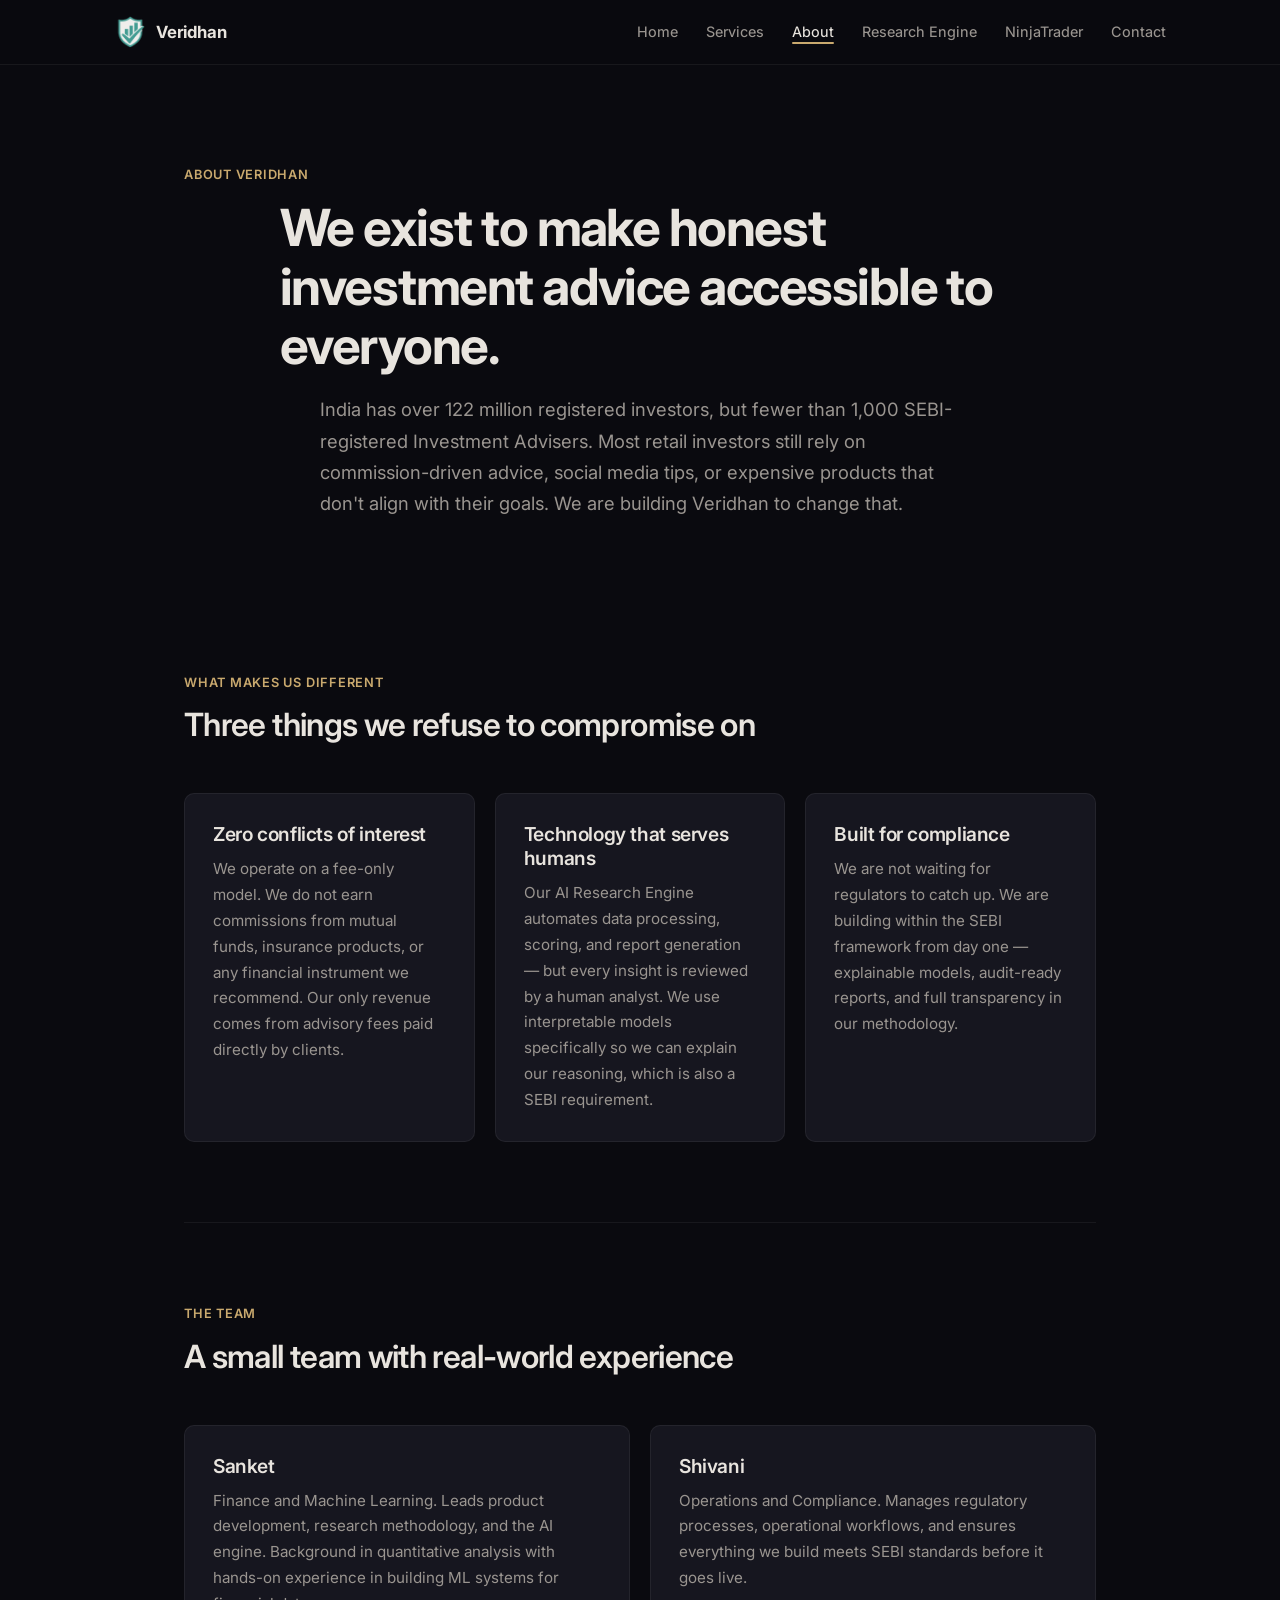
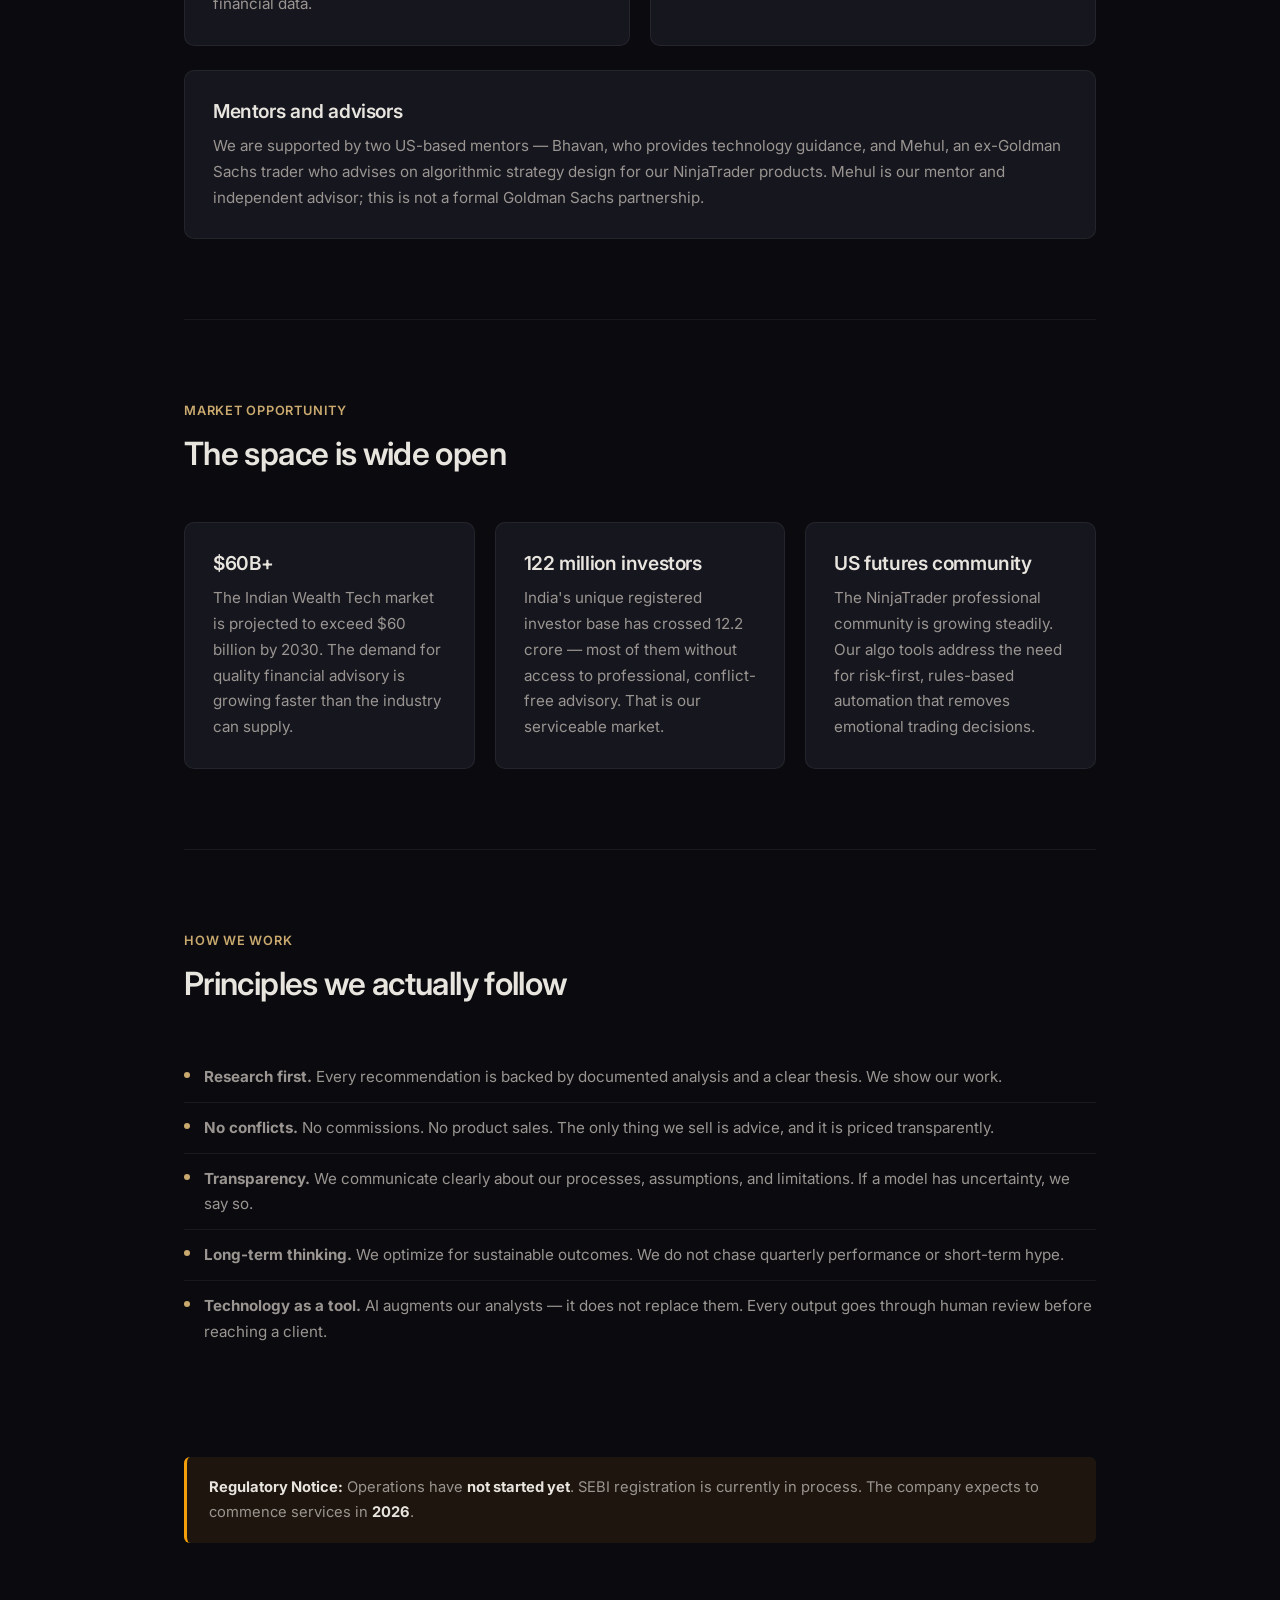
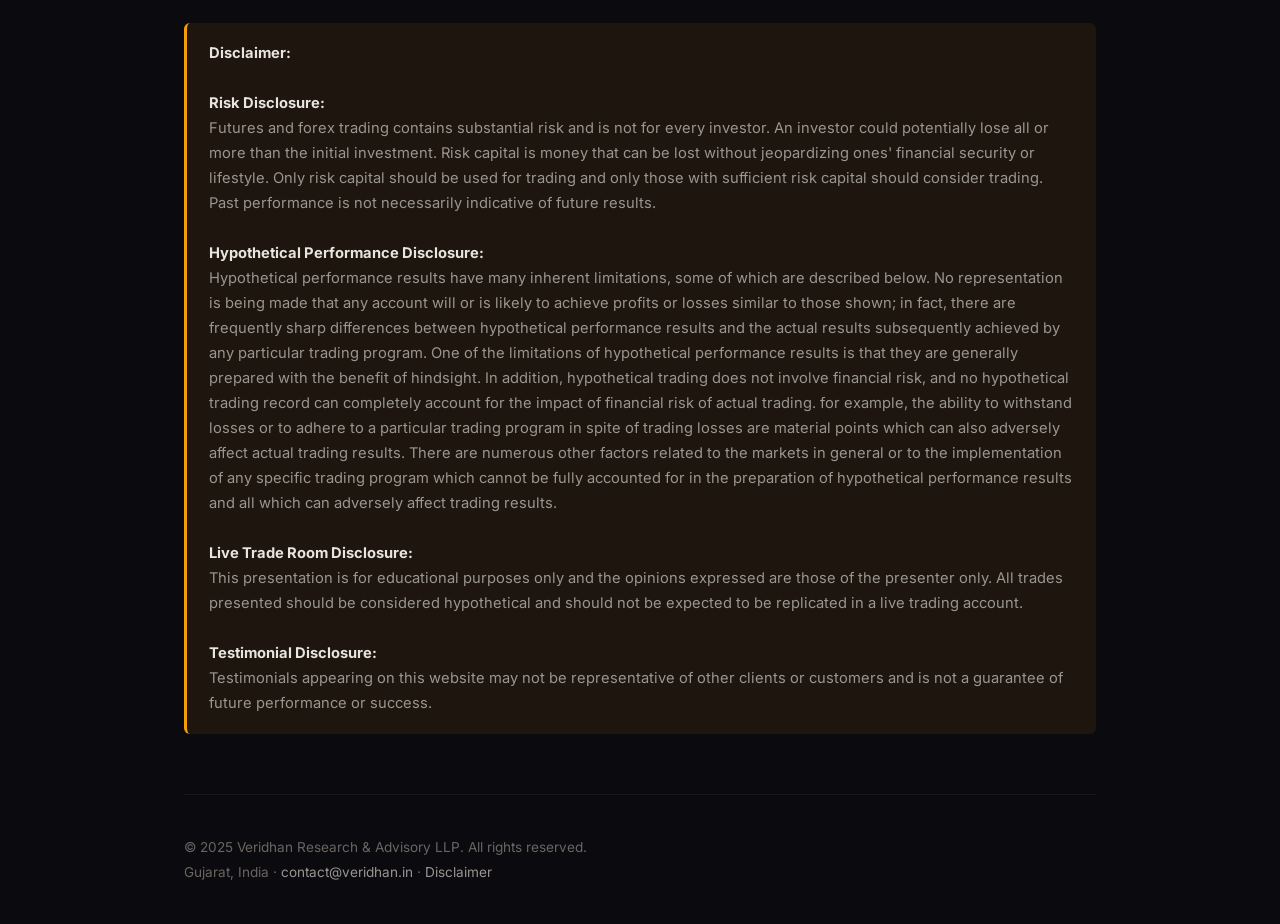
==== about.html @ 91edbf16 "Add files via upload" ====
<!DOCTYPE html>
<html lang="en">

<head>
    <meta charset="UTF-8">
    <meta name="viewport" content="width=device-width, initial-scale=1.0">
    <title>About Us | Veridhan Research & Advisory LLP</title>
    <meta name="description"
        content="Meet the team behind Veridhan — a fee-only, research-first investment advisory building ethical financial infrastructure for India.">

    <meta property="og:type" content="website">
    <meta property="og:url" content="https://veridhan.tech/about.html">
    <meta property="og:title" content="About Us | Veridhan Research & Advisory LLP">
    <meta property="og:description"
        content="Meet the team behind Veridhan — a fee-only, research-first investment advisory.">

    <meta name="twitter:card" content="summary_large_image">
    <meta name="twitter:title" content="About Us | Veridhan">

    <link rel="icon" type="image/png" sizes="32x32" href="favicon-32x32.png">
    <link rel="icon" type="image/png" sizes="16x16" href="favicon-16x16.png">
    <link rel="shortcut icon" href="favicon.ico">

    <link rel="stylesheet" href="styles.css">
    <script src="sidebar.js" defer></script>
</head>

<body>

    <!-- Navigation -->
    <nav class="navbar">
        <div class="navbar-inner">
            <a href="index.html" class="navbar-logo">
                <div class="logo-mark"><img src="veridhan-logo.png" alt="Veridhan"></div>
                Veridhan
            </a>
            <ul class="navbar-links">
                <li><a href="index.html">Home</a></li>
                <li><a href="services.html">Services</a></li>
                <li><a href="about.html">About</a></li>
                <li><a href="ai-research-engine.html">Research Engine</a></li>
                <li><a href="ninjatrader-addons.html">NinjaTrader</a></li>
                <li><a href="contact.html">Contact</a></li>
            </ul>
            <button class="hamburger" aria-label="Toggle menu">
                <span></span><span></span><span></span>
            </button>
        </div>
    </nav>

    <div class="mobile-menu">
        <a href="index.html">Home</a>
        <a href="services.html">Services</a>
        <a href="about.html">About</a>
        <a href="ai-research-engine.html">Research Engine</a>
        <a href="ninjatrader-addons.html">NinjaTrader</a>
        <a href="contact.html">Contact</a>
        <a href="disclaimer.html">Disclaimer</a>
    </div>

    <div class="container">

        <!-- Mission -->
        <section class="hero fade-up" style="text-align: left; padding-bottom: 40px;">
            <span class="label">About Veridhan</span>
            <h1>We exist to make honest investment advice accessible to everyone.</h1>
            <p class="subtitle" style="max-width: 640px;">
                India has over 122 million registered investors, but fewer than 1,000 SEBI-registered Investment
                Advisers. Most retail investors still rely on commission-driven advice, social media tips, or expensive
                products that don't align with their goals. We are building Veridhan to change that.
            </p>
        </section>

        <!-- What Makes Us Different -->
        <section class="section fade-up">
            <div class="section-header">
                <span class="label">What makes us different</span>
                <h2>Three things we refuse to compromise on</h2>
            </div>

            <div class="card-grid card-grid-3 stagger">
                <div class="card fade-up">
                    <h3>Zero conflicts of interest</h3>
                    <p>We operate on a fee-only model. We do not earn commissions from mutual funds, insurance products,
                        or any financial instrument we recommend. Our only revenue comes from advisory fees paid
                        directly by clients.</p>
                </div>
                <div class="card fade-up">
                    <h3>Technology that serves humans</h3>
                    <p>Our AI Research Engine automates data processing, scoring, and report generation — but every
                        insight is reviewed by a human analyst. We use interpretable models specifically so we can
                        explain our reasoning, which is also a SEBI requirement.</p>
                </div>
                <div class="card fade-up">
                    <h3>Built for compliance</h3>
                    <p>We are not waiting for regulators to catch up. We are building within the SEBI framework from day
                        one — explainable models, audit-ready reports, and full transparency in our methodology.</p>
                </div>
            </div>
        </section>

        <!-- The Team -->
        <section class="section fade-up">
            <div class="section-header">
                <span class="label">The team</span>
                <h2>A small team with real-world experience</h2>
            </div>

            <div class="card-grid card-grid-2 stagger">
                <div class="card fade-up">
                    <h3>Sanket</h3>
                    <p>Finance and Machine Learning. Leads product development, research methodology, and the AI engine.
                        Background in quantitative analysis with hands-on experience in building ML systems for
                        financial data.</p>
                </div>
                <div class="card fade-up">
                    <h3>Shivani</h3>
                    <p>Operations and Compliance. Manages regulatory processes, operational workflows, and ensures
                        everything we build meets SEBI standards before it goes live.</p>
                </div>
            </div>

            <div class="card fade-up mt-24">
                <h3>Mentors and advisors</h3>
                <p>We are supported by two US-based mentors — Bhavan, who provides technology guidance, and Mehul, an
                    ex-Goldman Sachs trader who advises on algorithmic strategy design for our NinjaTrader products.
                    Mehul is our mentor and independent advisor; this is not a formal Goldman Sachs partnership.</p>
            </div>
        </section>

        <!-- Market Opportunity -->
        <section class="section fade-up">
            <div class="section-header">
                <span class="label">Market opportunity</span>
                <h2>The space is wide open</h2>
            </div>

            <div class="card-grid card-grid-3 stagger">
                <div class="card fade-up">
                    <h3>$60B+</h3>
                    <p>The Indian Wealth Tech market is projected to exceed $60 billion by 2030. The demand for quality
                        financial advisory is growing faster than the industry can supply.</p>
                </div>
                <div class="card fade-up">
                    <h3>122 million investors</h3>
                    <p>India's unique registered investor base has crossed 12.2 crore — most of them without access to
                        professional, conflict-free advisory. That is our serviceable market.</p>
                </div>
                <div class="card fade-up">
                    <h3>US futures community</h3>
                    <p>The NinjaTrader professional community is growing steadily. Our algo tools address the need for
                        risk-first, rules-based automation that removes emotional trading decisions.</p>
                </div>
            </div>
        </section>

        <!-- Our Principles -->
        <section class="section fade-up">
            <div class="section-header">
                <span class="label">How we work</span>
                <h2>Principles we actually follow</h2>
            </div>

            <ul class="prose-list">
                <li><strong>Research first.</strong> Every recommendation is backed by documented analysis and a clear
                    thesis. We show our work.</li>
                <li><strong>No conflicts.</strong> No commissions. No product sales. The only thing we sell is advice,
                    and it is priced transparently.</li>
                <li><strong>Transparency.</strong> We communicate clearly about our processes, assumptions, and
                    limitations. If a model has uncertainty, we say so.</li>
                <li><strong>Long-term thinking.</strong> We optimize for sustainable outcomes. We do not chase quarterly
                    performance or short-term hype.</li>
                <li><strong>Technology as a tool.</strong> AI augments our analysts — it does not replace them. Every
                    output goes through human review before reaching a client.</li>
            </ul>
        </section>

        <!-- Regulatory Notice -->
        <section class="fade-up">
            <div class="notice">
                <strong>Regulatory Notice:</strong> Operations have <strong>not started yet</strong>. SEBI registration
                is currently in process. The company expects to commence services in <strong>2026</strong>.
            </div>
        </section>

        <!-- Disclaimer -->
        <section class="disclaimer-section fade-up">
            <div class="notice">
                <strong>Disclaimer:</strong>

                <br><br><strong>Risk Disclosure:</strong>
                <br>Futures and forex trading contains substantial risk and is not for every investor. An investor could
                potentially lose all or more than the initial investment. Risk capital is money that can be lost without
                jeopardizing ones' financial security or lifestyle. Only risk capital should be used for trading and
                only those with sufficient risk capital should consider trading. Past performance is not necessarily
                indicative of future results.

                <br><br><strong>Hypothetical Performance Disclosure:</strong>
                <br>Hypothetical performance results have many inherent limitations, some of which are described below.
                No representation is being made that any account will or is likely to achieve profits or losses similar
                to those shown; in fact, there are frequently sharp differences between hypothetical performance results
                and the actual results subsequently achieved by any particular trading program. One of the limitations
                of hypothetical performance results is that they are generally prepared with the benefit of hindsight.
                In addition, hypothetical trading does not involve financial risk, and no hypothetical trading record
                can completely account for the impact of financial risk of actual trading. for example, the ability to
                withstand losses or to adhere to a particular trading program in spite of trading losses are material
                points which can also adversely affect actual trading results. There are numerous other factors related
                to the markets in general or to the implementation of any specific trading program which cannot be fully
                accounted for in the preparation of hypothetical performance results and all which can adversely affect
                trading results.

                <br><br><strong>Live Trade Room Disclosure:</strong>
                <br>This presentation is for educational purposes only and the opinions expressed are those of the
                presenter only. All trades presented should be considered hypothetical and should not be expected to be
                replicated in a live trading account.

                <br><br><strong>Testimonial Disclosure:</strong>
                <br>Testimonials appearing on this website may not be representative of other clients or customers and
                is not a guarantee of future performance or success.
            </div>
        </section>

        <footer class="footer">
            &copy; 2025 Veridhan Research &amp; Advisory LLP. All rights reserved.<br>
            Gujarat, India &middot; <a href="mailto:contact@veridhan.in">contact@veridhan.in</a> &middot; <a
                href="disclaimer.html">Disclaimer</a>
        </footer>

    </div>
</body>

</html>
---- styles.css ----
/* ============================================
   Veridhan — Minimalist Design System
   ============================================ */

@import url('https://fonts.googleapis.com/css2?family=Inter:wght@300;400;500;600;700&display=swap');

/* --- Tokens --- */
:root {
  --bg-primary: #0a0a0f;
  --bg-secondary: #111118;
  --bg-card: #16161f;
  --bg-card-hover: #1c1c28;
  --border: rgba(255, 255, 255, 0.06);
  --border-hover: rgba(255, 255, 255, 0.12);
  --text-primary: #e8e4de;
  --text-secondary: #9a9590;
  --text-muted: #6b6560;
  --accent: #c9a96e;
  --accent-dim: rgba(201, 169, 110, 0.15);
  --accent-glow: rgba(201, 169, 110, 0.08);
  --green: #4ade80;
  --green-dim: rgba(74, 222, 128, 0.12);
  --red: #f87171;
  --warn: #f59e0b;
  --warn-dim: rgba(245, 158, 11, 0.08);
  --font: 'Inter', -apple-system, 'Segoe UI', Roboto, sans-serif;
  --container: 960px;
  --container-wide: 1100px;
  --radius: 10px;
  --radius-sm: 6px;
  --transition: 200ms ease;
}

/* --- Reset --- */
*,
*::before,
*::after {
  box-sizing: border-box;
  margin: 0;
  padding: 0;
}

html {
  scroll-behavior: smooth;
  -webkit-font-smoothing: antialiased;
  -moz-osx-font-smoothing: grayscale;
}

body {
  font-family: var(--font);
  background: var(--bg-primary);
  color: var(--text-primary);
  line-height: 1.7;
  font-size: 16px;
  overflow-x: hidden;
}

a {
  color: var(--accent);
  text-decoration: none;
  transition: color var(--transition);
}

a:hover {
  color: #dfc28a;
}

img {
  max-width: 100%;
  height: auto;
}

/* --- Container --- */
.container {
  max-width: var(--container);
  margin: 0 auto;
  padding: 0 24px;
}

.container-wide {
  max-width: var(--container-wide);
  margin: 0 auto;
  padding: 0 24px;
}

/* ============================================
   Navigation — Sticky Top Bar
   ============================================ */
.navbar {
  position: fixed;
  top: 0;
  left: 0;
  right: 0;
  z-index: 100;
  background: rgba(10, 10, 15, 0.85);
  backdrop-filter: blur(16px);
  -webkit-backdrop-filter: blur(16px);
  border-bottom: 1px solid var(--border);
  transition: background 0.3s ease;
}

.navbar-inner {
  max-width: var(--container-wide);
  margin: 0 auto;
  padding: 0 24px;
  display: flex;
  align-items: center;
  justify-content: space-between;
  height: 64px;
}

.navbar-logo {
  display: flex;
  align-items: center;
  gap: 10px;
  font-weight: 700;
  font-size: 1.05rem;
  color: var(--text-primary);
  text-decoration: none;
  letter-spacing: -0.01em;
}

.navbar-logo .logo-mark {
  width: 32px;
  height: 32px;
  border-radius: 4px;
  overflow: hidden;
  display: flex;
  align-items: center;
  justify-content: center;
  flex-shrink: 0;
}

.navbar-logo .logo-mark img {
  width: 100%;
  height: 100%;
  object-fit: contain;
}

.navbar-links {
  display: flex;
  align-items: center;
  gap: 28px;
  list-style: none;
}

.navbar-links a {
  color: var(--text-secondary);
  font-size: 0.9rem;
  font-weight: 450;
  transition: color var(--transition);
  text-decoration: none;
  position: relative;
}

.navbar-links a:hover,
.navbar-links a.active {
  color: var(--text-primary);
}

.navbar-links a.active::after {
  content: '';
  position: absolute;
  bottom: -4px;
  left: 0;
  right: 0;
  height: 2px;
  background: var(--accent);
  border-radius: 1px;
}

/* Hamburger */
.hamburger {
  display: none;
  flex-direction: column;
  gap: 5px;
  background: none;
  border: none;
  cursor: pointer;
  padding: 4px;
}

.hamburger span {
  width: 22px;
  height: 2px;
  background: var(--text-primary);
  border-radius: 2px;
  transition: all 0.3s ease;
  transform-origin: center;
}

.hamburger.active span:nth-child(1) {
  transform: rotate(45deg) translate(5px, 5px);
}

.hamburger.active span:nth-child(2) {
  opacity: 0;
}

.hamburger.active span:nth-child(3) {
  transform: rotate(-45deg) translate(5px, -5px);
}

/* Mobile nav */
.mobile-menu {
  display: none;
  position: fixed;
  top: 64px;
  left: 0;
  right: 0;
  bottom: 0;
  background: rgba(10, 10, 15, 0.97);
  backdrop-filter: blur(20px);
  z-index: 99;
  padding: 32px 24px;
}

.mobile-menu.active {
  display: block;
}

.mobile-menu a {
  display: block;
  padding: 14px 0;
  color: var(--text-secondary);
  font-size: 1.1rem;
  font-weight: 450;
  border-bottom: 1px solid var(--border);
  transition: color var(--transition);
}

.mobile-menu a:hover,
.mobile-menu a.active {
  color: var(--text-primary);
}

@media (max-width: 768px) {
  .navbar-links {
    display: none;
  }

  .hamburger {
    display: flex;
  }
}

/* Body offset for fixed navbar */
body {
  padding-top: 64px;
}

/* ============================================
   Typography
   ============================================ */
h1,
h2,
h3,
h4 {
  color: var(--text-primary);
  font-weight: 600;
  line-height: 1.25;
  letter-spacing: -0.02em;
}

h1 {
  font-size: clamp(2rem, 4vw, 2.8rem);
  margin-bottom: 16px;
}

h2 {
  font-size: clamp(1.5rem, 3vw, 2rem);
  margin-bottom: 12px;
}

h3 {
  font-size: 1.2rem;
  margin-bottom: 8px;
}

.subtitle {
  color: var(--text-secondary);
  font-size: 1.1rem;
  line-height: 1.7;
  max-width: 600px;
}

.label {
  font-size: 0.8rem;
  font-weight: 600;
  letter-spacing: 0.06em;
  text-transform: uppercase;
  color: var(--accent);
  margin-bottom: 12px;
  display: block;
}

/* ============================================
   Sections
   ============================================ */
.section {
  padding: 80px 0;
}

.section+.section {
  border-top: 1px solid var(--border);
}

.section-header {
  margin-bottom: 48px;
}

.section-header .subtitle {
  margin-top: 8px;
}

/* ============================================
   Hero Section
   ============================================ */
.hero {
  padding: 100px 0 80px;
  text-align: center;
}

.hero h1 {
  font-size: clamp(2.2rem, 5vw, 3.2rem);
  font-weight: 700;
  max-width: 720px;
  margin: 0 auto 20px;
  letter-spacing: -0.03em;
  line-height: 1.15;
}

.hero .subtitle {
  max-width: 560px;
  margin: 0 auto 32px;
  font-size: 1.15rem;
}

.hero-cta {
  display: inline-flex;
  align-items: center;
  gap: 8px;
  padding: 14px 28px;
  background: var(--accent);
  color: #0a0a0f;
  font-weight: 600;
  font-size: 0.95rem;
  border-radius: var(--radius);
  border: none;
  cursor: pointer;
  transition: all var(--transition);
  text-decoration: none;
}

.hero-cta:hover {
  background: #dfc28a;
  color: #0a0a0f;
  transform: translateY(-2px);
  box-shadow: 0 8px 24px rgba(201, 169, 110, 0.25);
}

.hero-stats {
  display: flex;
  justify-content: center;
  gap: 48px;
  margin-top: 56px;
  flex-wrap: wrap;
}

.hero-stat {
  text-align: center;
}

.hero-stat .number {
  font-size: 1.8rem;
  font-weight: 700;
  color: var(--text-primary);
  display: block;
}

.hero-stat .label-text {
  font-size: 0.82rem;
  color: var(--text-muted);
  margin-top: 4px;
  display: block;
}

/* ============================================
   Cards
   ============================================ */
.card {
  background: var(--bg-card);
  border: 1px solid var(--border);
  border-radius: var(--radius);
  padding: 28px;
  transition: all var(--transition);
}

.card:hover {
  border-color: var(--border-hover);
  background: var(--bg-card-hover);
}

.card-grid {
  display: grid;
  gap: 20px;
}

.card-grid-2 {
  grid-template-columns: repeat(2, 1fr);
}

.card-grid-3 {
  grid-template-columns: repeat(3, 1fr);
}

.card-grid-4 {
  grid-template-columns: repeat(4, 1fr);
}

@media (max-width: 768px) {

  .card-grid-2,
  .card-grid-3,
  .card-grid-4 {
    grid-template-columns: 1fr;
  }
}

@media (min-width: 769px) and (max-width: 1024px) {

  .card-grid-3,
  .card-grid-4 {
    grid-template-columns: repeat(2, 1fr);
  }
}

.card h3 {
  margin-bottom: 10px;
}

.card p {
  color: var(--text-secondary);
  font-size: 0.95rem;
  line-height: 1.7;
}

/* ============================================
   Metric Cards (for algo stats)
   ============================================ */
.metrics-row {
  display: grid;
  grid-template-columns: repeat(auto-fit, minmax(180px, 1fr));
  gap: 16px;
  margin: 32px 0;
}

.metric {
  background: var(--bg-card);
  border: 1px solid var(--border);
  border-radius: var(--radius);
  padding: 20px;
  text-align: center;
}

.metric .value {
  font-size: 1.6rem;
  font-weight: 700;
  color: var(--green);
  display: block;
}

.metric .metric-label {
  font-size: 0.8rem;
  color: var(--text-muted);
  text-transform: uppercase;
  letter-spacing: 0.05em;
  margin-top: 6px;
  display: block;
}

/* ============================================
   Notice / Disclaimer
   ============================================ */
.notice {
  padding: 18px 22px;
  border-left: 3px solid var(--warn);
  background: var(--warn-dim);
  border-radius: var(--radius-sm);
  margin: 20px 0;
  font-size: 0.92rem;
  color: var(--text-secondary);
  line-height: 1.7;
}

.notice strong {
  color: var(--text-primary);
}

.disclaimer-section {
  padding: 40px 0;
}

.disclaimer-block {
  background: var(--bg-card);
  border: 1px solid var(--border);
  border-radius: var(--radius);
  padding: 24px;
  margin-bottom: 16px;
}

.disclaimer-block h3 {
  font-size: 1.05rem;
  margin-bottom: 10px;
  color: var(--text-primary);
}

.disclaimer-block p {
  color: var(--text-secondary);
  font-size: 0.92rem;
  line-height: 1.75;
}

/* ============================================
   Featured Logos
   ============================================ */
.logos-section {
  padding: 40px 0;
  text-align: center;
}

.logos-section h2 {
  font-size: 1rem;
  font-weight: 500;
  color: var(--text-muted);
  margin-bottom: 24px;
  letter-spacing: 0.03em;
}

.logos-row {
  display: flex;
  justify-content: center;
  align-items: center;
  gap: 40px;
  flex-wrap: wrap;
  opacity: 0.85;
}

.logos-row img {
  height: 40px;
}

.logos-row a {
  display: inline-block;
  transition: opacity var(--transition);
}

.logos-row a:hover {
  opacity: 1;
}

/* ============================================
   Buttons
   ============================================ */
.btn {
  display: inline-flex;
  align-items: center;
  gap: 6px;
  padding: 12px 22px;
  border-radius: var(--radius-sm);
  font-size: 0.9rem;
  font-weight: 550;
  cursor: pointer;
  transition: all var(--transition);
  text-decoration: none;
  border: none;
  font-family: var(--font);
}

.btn-primary {
  background: var(--accent);
  color: #0a0a0f;
}

.btn-primary:hover {
  background: #dfc28a;
  color: #0a0a0f;
  transform: translateY(-1px);
  box-shadow: 0 6px 20px rgba(201, 169, 110, 0.2);
}

.btn-outline {
  background: transparent;
  border: 1px solid var(--border-hover);
  color: var(--text-primary);
}

.btn-outline:hover {
  border-color: var(--accent);
  color: var(--accent);
}

.btn-ghost {
  background: transparent;
  color: var(--accent);
  padding: 12px 16px;
}

.btn-ghost:hover {
  color: #dfc28a;
}

.btn-green {
  background: var(--green);
  color: #052e16;
}

.btn-green:hover {
  background: #22c55e;
  transform: translateY(-1px);
  box-shadow: 0 6px 20px rgba(74, 222, 128, 0.2);
}

.btn-group {
  display: flex;
  gap: 12px;
  flex-wrap: wrap;
}

/* ============================================
   Footer
   ============================================ */
.footer {
  padding: 40px 0;
  border-top: 1px solid var(--border);
  color: var(--text-muted);
  font-size: 0.85rem;
  line-height: 1.8;
}

.footer a {
  color: var(--text-secondary);
}

.footer a:hover {
  color: var(--accent);
}

/* ============================================
   Scroll Animations
   ============================================ */
.fade-up {
  opacity: 0;
  transform: translateY(24px);
  transition: opacity 0.6s ease, transform 0.6s ease;
}

.fade-up.visible {
  opacity: 1;
  transform: translateY(0);
}

/* Stagger children */
.stagger>.fade-up:nth-child(1) {
  transition-delay: 0s;
}

.stagger>.fade-up:nth-child(2) {
  transition-delay: 0.08s;
}

.stagger>.fade-up:nth-child(3) {
  transition-delay: 0.16s;
}

.stagger>.fade-up:nth-child(4) {
  transition-delay: 0.24s;
}

.stagger>.fade-up:nth-child(5) {
  transition-delay: 0.32s;
}

/* ============================================
   Utility
   ============================================ */
.text-center {
  text-align: center;
}

.text-secondary {
  color: var(--text-secondary);
}

.text-muted {
  color: var(--text-muted);
}

.text-accent {
  color: var(--accent);
}

.text-green {
  color: var(--green);
}

.mt-8 {
  margin-top: 8px;
}

.mt-16 {
  margin-top: 16px;
}

.mt-24 {
  margin-top: 24px;
}

.mt-32 {
  margin-top: 32px;
}

.mt-48 {
  margin-top: 48px;
}

.mb-16 {
  margin-bottom: 16px;
}

.mb-24 {
  margin-bottom: 24px;
}

.mb-32 {
  margin-bottom: 32px;
}

.mx-auto {
  margin-left: auto;
  margin-right: auto;
}

.max-w-600 {
  max-width: 600px;
}

.max-w-720 {
  max-width: 720px;
}

.divider {
  height: 1px;
  background: var(--border);
  margin: 48px 0;
}

/* Prose list styling */
.prose-list {
  list-style: none;
  padding: 0;
}

.prose-list li {
  padding: 12px 0 12px 20px;
  position: relative;
  color: var(--text-secondary);
  font-size: 0.95rem;
  line-height: 1.7;
  border-bottom: 1px solid var(--border);
}

.prose-list li:last-child {
  border-bottom: none;
}

.prose-list li::before {
  content: '';
  position: absolute;
  left: 0;
  top: 20px;
  width: 6px;
  height: 6px;
  border-radius: 50%;
  background: var(--accent);
}

/* ============================================
   Product Cards (NinjaTrader pages)
   ============================================ */
.product-grid {
  display: grid;
  grid-template-columns: repeat(auto-fit, minmax(320px, 1fr));
  gap: 20px;
}

.product-card {
  background: var(--bg-card);
  border: 1px solid var(--border);
  border-radius: var(--radius);
  overflow: hidden;
  transition: all var(--transition);
  display: flex;
  flex-direction: column;
}

.product-card:hover {
  border-color: var(--border-hover);
  transform: translateY(-4px);
  box-shadow: 0 12px 32px rgba(0, 0, 0, 0.3);
}

.product-header {
  background: var(--bg-secondary);
  padding: 24px;
  border-bottom: 2px solid var(--accent);
}

.product-header.blue {
  border-bottom-color: #3b82f6;
}

.product-name {
  font-size: 1.25rem;
  font-weight: 700;
  color: var(--text-primary);
  margin-bottom: 6px;
}

.product-badge {
  display: inline-block;
  background: var(--accent-dim);
  color: var(--accent);
  padding: 4px 12px;
  border-radius: 999px;
  font-size: 0.75rem;
  font-weight: 600;
  text-transform: uppercase;
  letter-spacing: 0.04em;
}

.product-body {
  padding: 24px;
  flex-grow: 1;
  display: flex;
  flex-direction: column;
}

.product-description {
  color: var(--text-secondary);
  font-size: 0.95rem;
  line-height: 1.7;
  margin-bottom: 16px;
}

.product-features {
  list-style: none;
  padding: 0;
  margin: 0 0 20px;
}

.product-features li {
  padding: 6px 0 6px 20px;
  position: relative;
  color: var(--text-secondary);
  font-size: 0.9rem;
}

.product-features li::before {
  content: '—';
  position: absolute;
  left: 0;
  color: var(--accent);
  font-weight: 600;
}

.product-specs {
  display: grid;
  grid-template-columns: repeat(2, 1fr);
  gap: 12px 24px;
  margin-bottom: 20px;
}

.spec-item {
  display: flex;
  flex-direction: column;
  gap: 2px;
}

.spec-label {
  font-size: 0.72rem;
  text-transform: uppercase;
  color: var(--text-muted);
  letter-spacing: 0.06em;
}

.spec-value {
  font-size: 0.92rem;
  font-weight: 600;
  color: var(--text-primary);
}

.product-footer {
  padding: 16px 24px 24px;
  border-top: 1px solid var(--border);
}

.product-note {
  font-size: 0.82rem;
  color: var(--text-muted);
  margin-bottom: 12px;
  line-height: 1.6;
}

/* ============================================
   Waitlist Modal
   ============================================ */
.modal-overlay {
  position: fixed;
  inset: 0;
  background: rgba(10, 10, 15, 0.85);
  display: none;
  align-items: center;
  justify-content: center;
  z-index: 9999;
  padding: 16px;
}

.modal-overlay.active {
  display: flex;
}

.modal {
  background: var(--bg-card);
  border-radius: var(--radius);
  max-width: 720px;
  width: 100%;
  box-shadow: 0 24px 64px rgba(0, 0, 0, 0.5);
  border: 1px solid var(--border);
  position: relative;
  overflow: hidden;
}

.modal-close {
  position: absolute;
  top: 12px;
  right: 16px;
  font-size: 24px;
  color: var(--text-muted);
  border: none;
  background: transparent;
  cursor: pointer;
  transition: color var(--transition);
  z-index: 10;
}

.modal-close:hover {
  color: var(--text-primary);
}

/* ============================================
   Performance Data (Opening Range Bot page)
   ============================================ */
.perf-grid {
  display: grid;
  grid-template-columns: repeat(auto-fit, minmax(280px, 1fr));
  gap: 20px;
  margin-bottom: 32px;
}

.perf-card {
  background: var(--bg-card);
  border: 1px solid var(--border);
  border-radius: var(--radius);
  padding: 24px;
}

.perf-card h3 {
  font-size: 1.05rem;
  margin-bottom: 16px;
  padding-bottom: 10px;
  border-bottom: 1px solid var(--border);
}

.perf-item {
  display: flex;
  justify-content: space-between;
  padding: 8px 0;
  border-bottom: 1px solid var(--border);
  font-size: 0.92rem;
}

.perf-item:last-child {
  border-bottom: none;
}

.perf-label {
  color: var(--text-muted);
}

.perf-value {
  color: var(--text-primary);
  font-weight: 600;
}

.perf-value.positive {
  color: var(--green);
}

.risk-grid {
  display: grid;
  grid-template-columns: repeat(auto-fit, minmax(180px, 1fr));
  gap: 16px;
  margin-bottom: 32px;
}

.risk-card {
  background: var(--bg-card);
  border: 1px solid var(--border);
  border-radius: var(--radius);
  padding: 20px;
  text-align: center;
}

.risk-card.good {
  border-color: rgba(74, 222, 128, 0.2);
  background: rgba(74, 222, 128, 0.04);
}

.risk-card h4 {
  font-size: 0.82rem;
  color: var(--text-muted);
  text-transform: uppercase;
  letter-spacing: 0.05em;
  margin-bottom: 8px;
  font-weight: 600;
}

.risk-value {
  font-size: 1.5rem;
  font-weight: 700;
  color: var(--text-primary);
}

.risk-card.good .risk-value {
  color: var(--green);
}

.risk-note {
  font-size: 0.8rem;
  color: var(--text-muted);
  margin-top: 6px;
}

/* Strategy section */
.strategy-section {
  background: var(--bg-card);
  border: 1px solid var(--border);
  border-radius: var(--radius);
  padding: 32px;
  margin-bottom: 32px;
}

.strategy-grid {
  display: grid;
  grid-template-columns: repeat(auto-fit, minmax(250px, 1fr));
  gap: 32px;
}

.strategy-grid h3 {
  font-size: 1.05rem;
  margin-bottom: 12px;
}

.strategy-grid ul {
  list-style: none;
  padding: 0;
}

.strategy-grid li {
  padding: 6px 0 6px 18px;
  position: relative;
  color: var(--text-secondary);
  font-size: 0.92rem;
  line-height: 1.6;
}

.strategy-grid li::before {
  content: '—';
  position: absolute;
  left: 0;
  color: var(--accent);
}

/* CTA Box */
.cta-box {
  background: var(--bg-card);
  border: 1px solid var(--border);
  border-radius: var(--radius);
  padding: 40px;
  text-align: center;
  margin: 32px 0;
}

.cta-box h2 {
  margin-bottom: 8px;
}

.cta-box p {
  color: var(--text-secondary);
  margin-bottom: 24px;
}

.cta-box .btn-group {
  justify-content: center;
}

/* ============================================
   Affiliate Banner
   ============================================ */
.affiliate-banner {
  background: var(--bg-secondary);
  padding: 8px 0;
  text-align: center;
  border-bottom: 1px solid var(--border);
}

.affiliate-banner a {
  display: inline-block;
}

.affiliate-banner img {
  max-width: 100%;
  height: auto;
}

/* ============================================
   Benefits Grid (NinjaTrader)
   ============================================ */
.benefits-grid {
  display: grid;
  grid-template-columns: repeat(auto-fit, minmax(250px, 1fr));
  gap: 16px;
}

.benefit-item {
  padding: 20px;
  border-radius: var(--radius);
  background: var(--bg-card);
  border: 1px solid var(--border);
}

.benefit-title {
  font-weight: 600;
  margin-bottom: 8px;
  color: var(--text-primary);
  font-size: 0.95rem;
}

.benefit-description {
  font-size: 0.88rem;
  color: var(--text-secondary);
  line-height: 1.65;
}

/* ============================================
   Data Table
   ============================================ */
.data-table {
  width: 100%;
  border-collapse: collapse;
  background: var(--bg-card);
  border: 1px solid var(--border);
  border-radius: var(--radius);
  overflow: hidden;
  margin-bottom: 32px;
}

.data-table thead {
  background: var(--bg-secondary);
  border-bottom: 1px solid var(--border);
}

.data-table th {
  padding: 12px 16px;
  text-align: left;
  font-weight: 600;
  color: var(--text-muted);
  font-size: 0.8rem;
  text-transform: uppercase;
  letter-spacing: 0.05em;
}

.data-table td {
  padding: 10px 16px;
  border-bottom: 1px solid var(--border);
  color: var(--text-secondary);
  font-size: 0.9rem;
}

.data-table tbody tr:hover {
  background: var(--bg-card-hover);
}

/* ============================================
   Responsive
   ============================================ */
@media (max-width: 768px) {
  .section {
    padding: 48px 0;
  }

  .hero {
    padding: 64px 0 48px;
  }

  .hero h1 {
    font-size: 1.8rem;
  }

  .product-specs {
    grid-template-columns: 1fr;
  }

  .hero-stats {
    gap: 24px;
  }

  .cta-box {
    padding: 28px 20px;
  }

  .cta-box .btn-group {
    flex-direction: column;
  }

  .cta-box .btn-group .btn {
    width: 100%;
    justify-content: center;
  }

  .strategy-section {
    padding: 24px;
  }
}

/* Notice box for NinjaTrader pages */
.notice-box-dark {
  background: var(--accent-dim);
  border: 1px solid rgba(201, 169, 110, 0.2);
  padding: 16px 20px;
  border-radius: var(--radius-sm);
  margin-bottom: 32px;
  font-size: 0.92rem;
  color: var(--text-secondary);
  line-height: 1.7;
}

.notice-box-dark strong {
  color: var(--accent);
}

/* ============================================
   Detail Modal (strategy performance popup)
   ============================================ */
.modal.detail-modal {
  max-width: 900px;
  max-height: 85vh;
  overflow-y: auto;
  padding: 32px;
}

.modal.detail-modal h2 {
  font-size: 1.35rem;
  margin-bottom: 4px;
}

.modal.detail-modal .detail-badge {
  display: inline-block;
  background: var(--accent-dim);
  color: var(--accent);
  padding: 4px 12px;
  border-radius: 999px;
  font-size: 0.75rem;
  font-weight: 600;
  text-transform: uppercase;
  letter-spacing: 0.04em;
  margin-bottom: 20px;
}

.modal.detail-modal .detail-description {
  color: var(--text-secondary);
  font-size: 0.95rem;
  line-height: 1.7;
  margin-bottom: 24px;
  max-width: 720px;
}

.modal.detail-modal .perf-grid {
  margin-bottom: 24px;
}

.modal.detail-modal .risk-grid {
  margin-bottom: 24px;
}

.modal.detail-modal .strategy-section {
  margin-bottom: 24px;
}

@media (max-width: 768px) {
  .modal.detail-modal {
    max-width: 100%;
    padding: 20px;
    max-height: 90vh;
  }
}
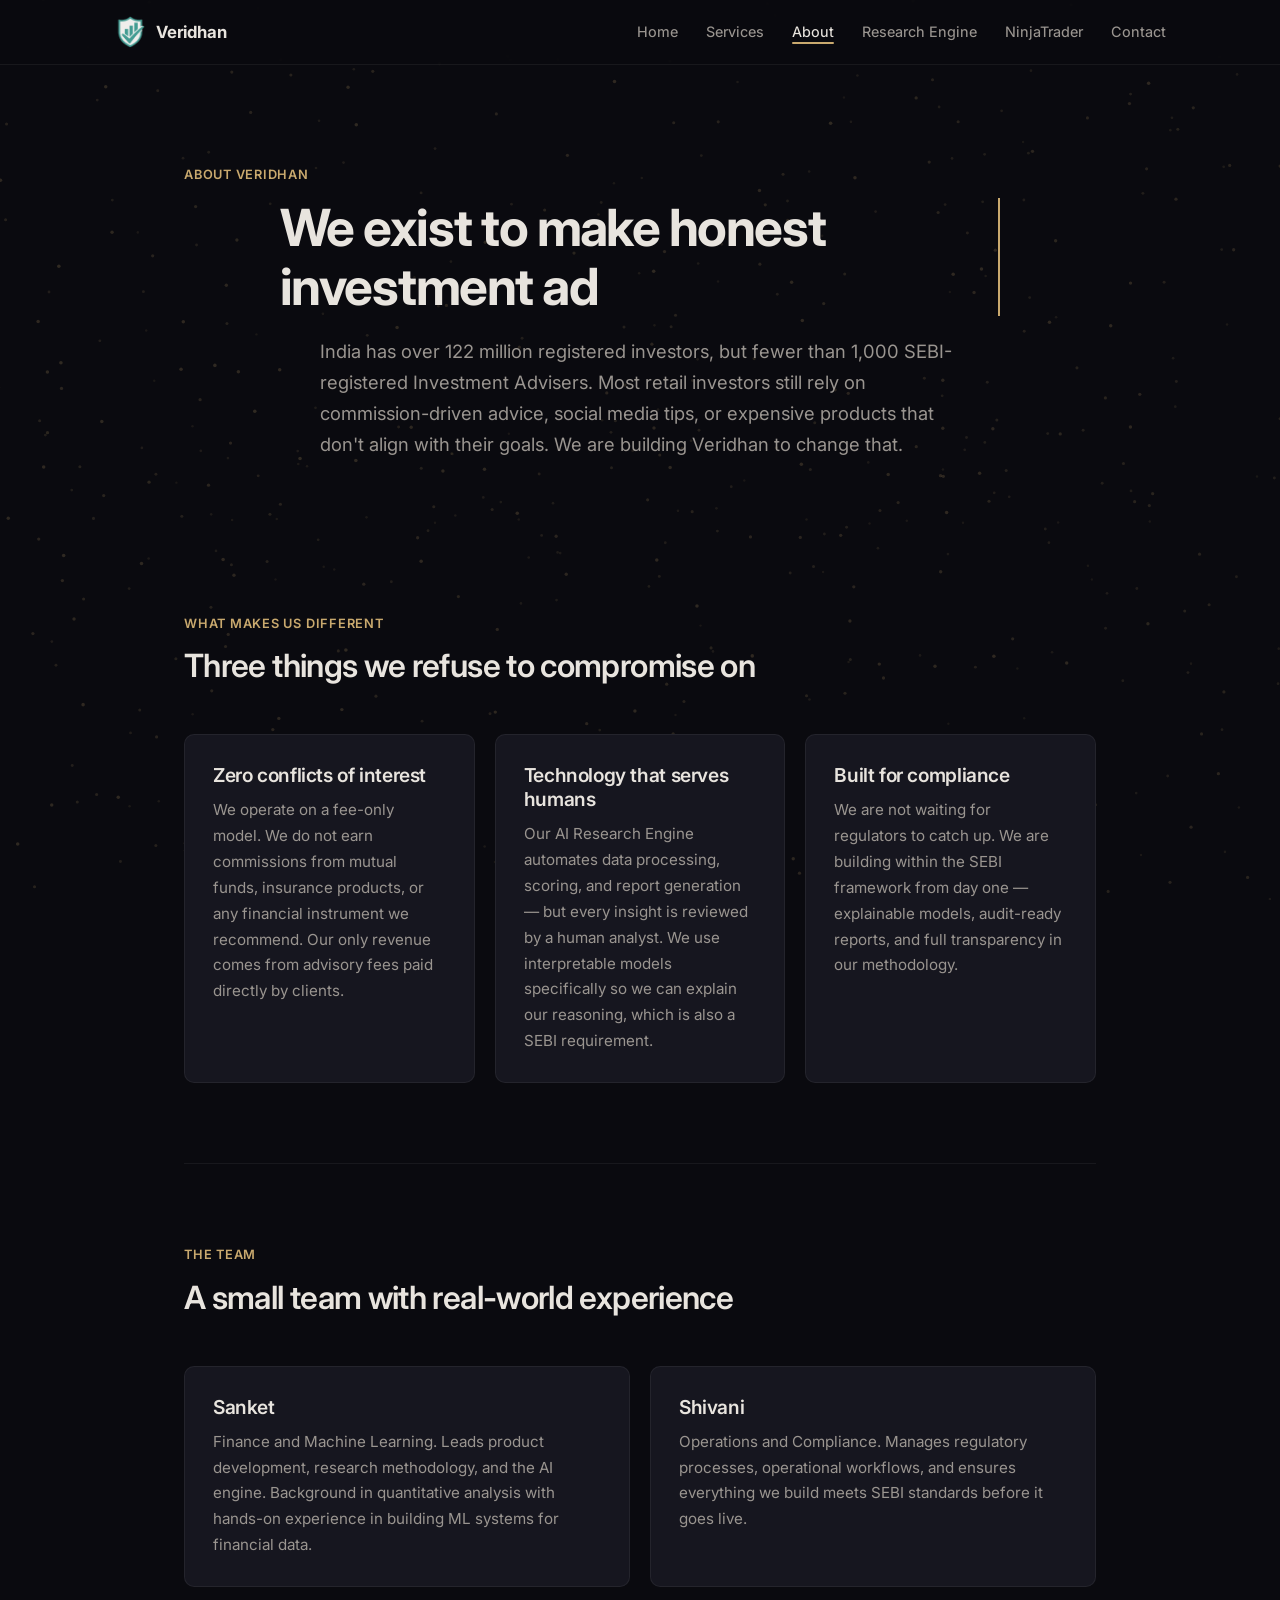
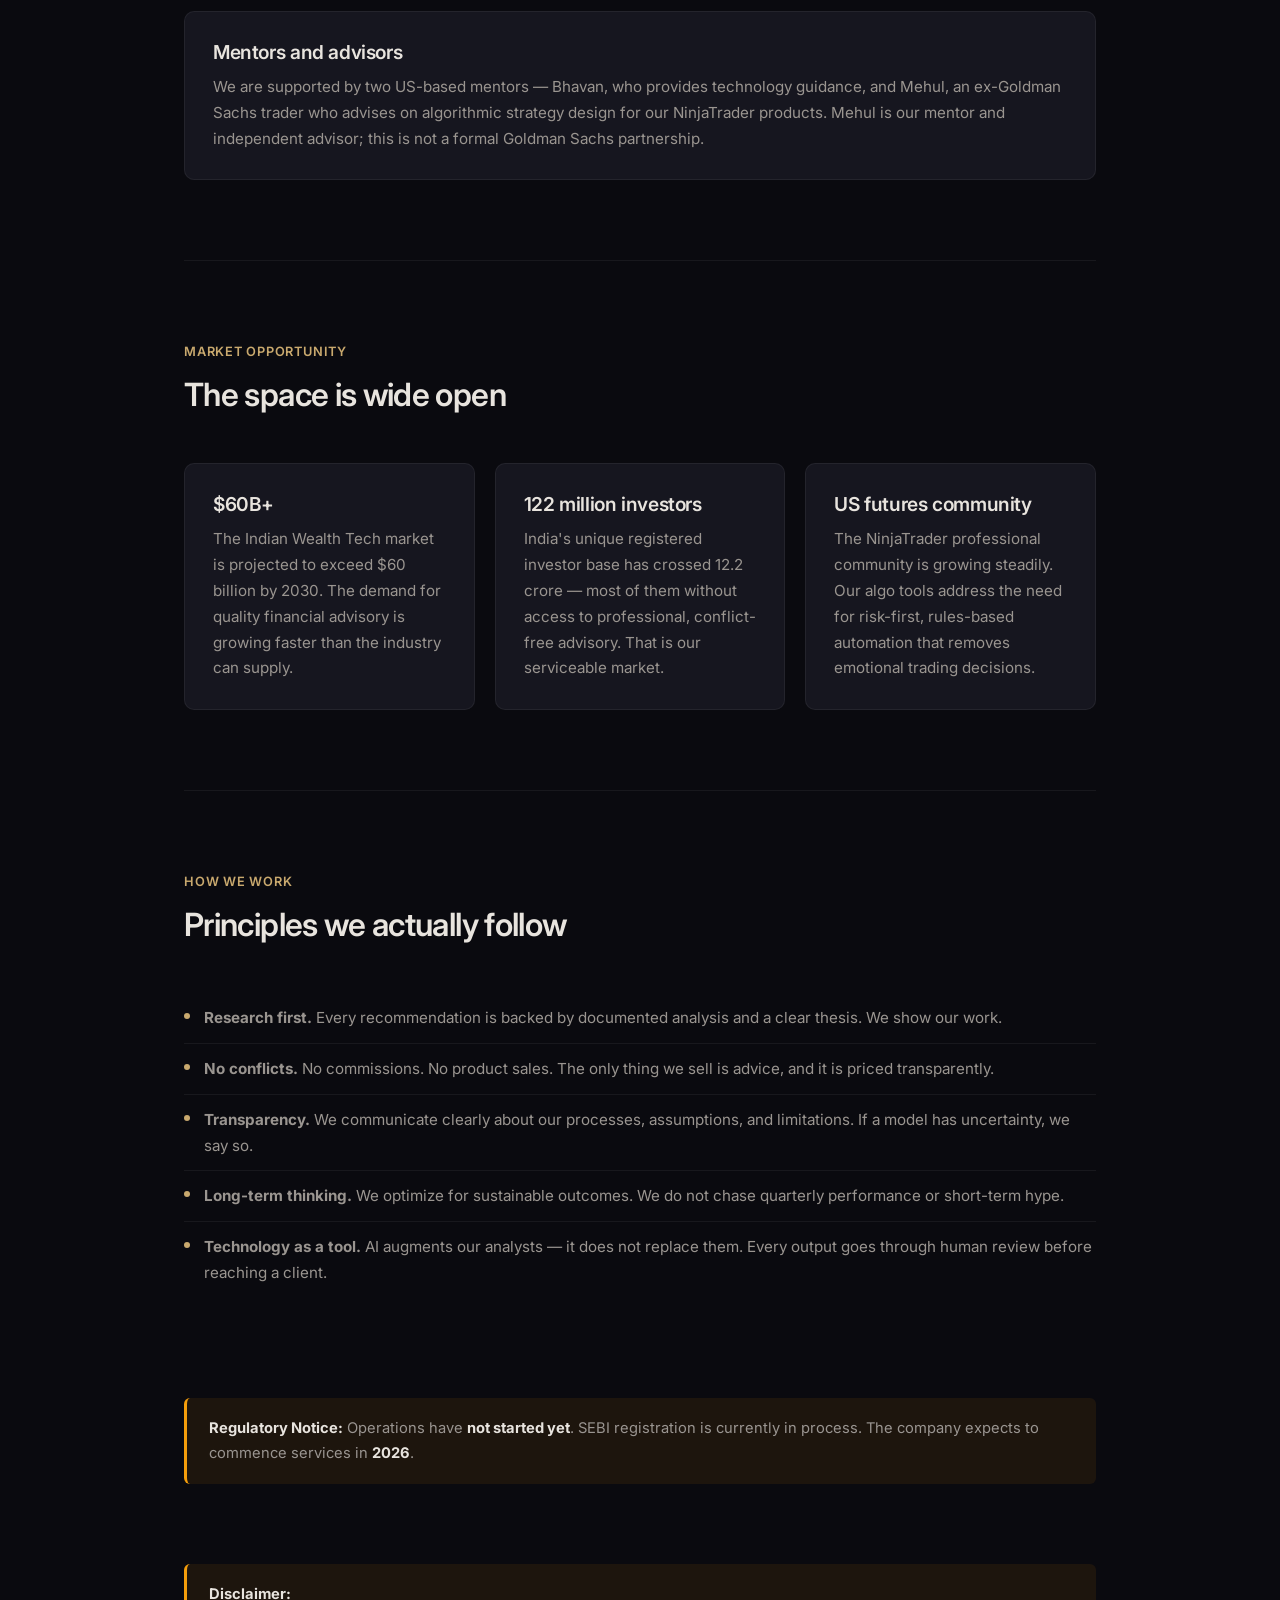
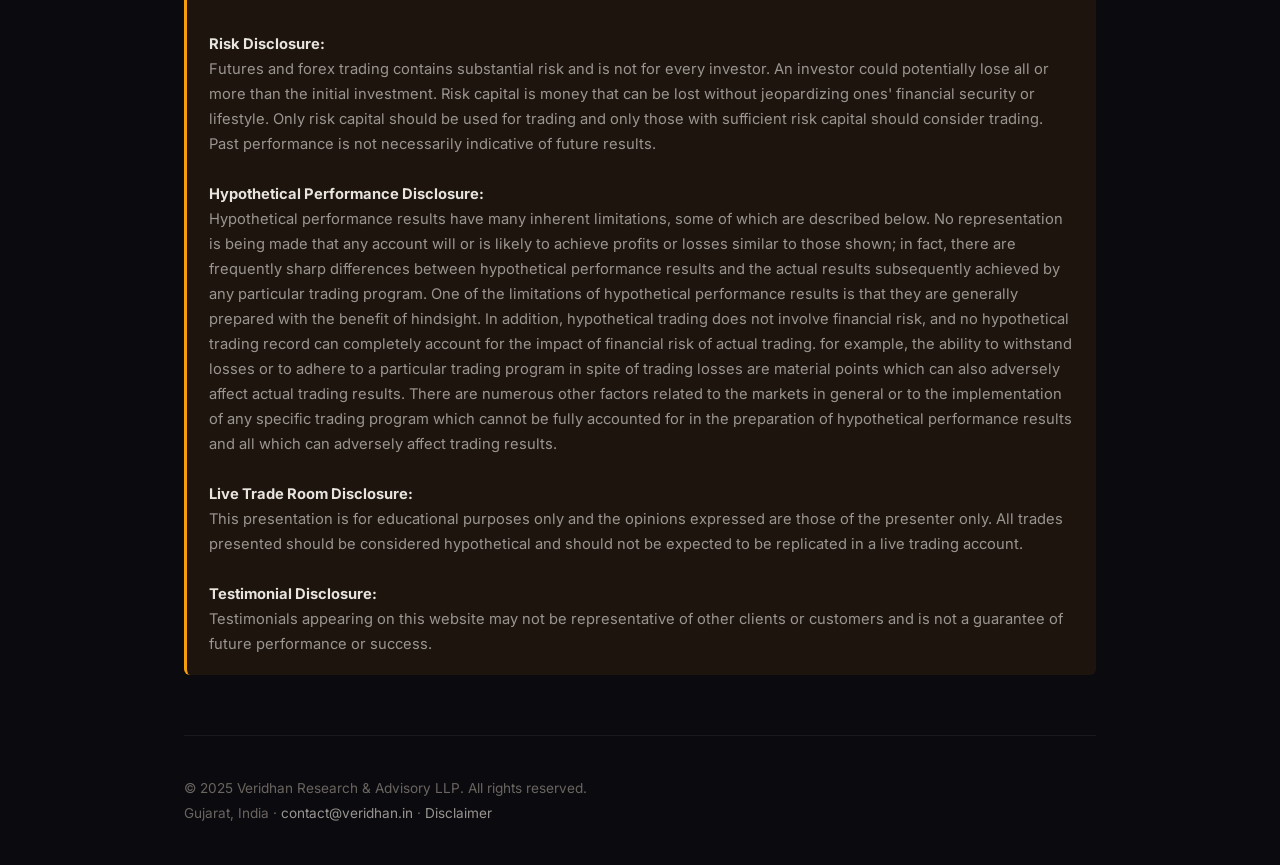
==== commit 24c212a2: "Add files via upload" ====
--- a/about.html
+++ b/about.html
@@ -23,6 +23,8 @@
 
     <link rel="stylesheet" href="styles.css">
     <script src="sidebar.js" defer></script>
+    <script src="dots-bg.js" defer></script>
+    <script src="typewriter.js" defer></script>
 </head>
 
 <body>
--- a/styles.css
+++ b/styles.css
@@ -660,6 +660,63 @@
   transform: translateY(0);
 }
 
+/* Typewriter animation */
+.tw-ready {
+  min-height: 1.2em;
+}
+
+.tw-typing {
+  border-right: 2px solid var(--accent);
+  padding-right: 4px;
+  animation: tw-blink 0.6s step-end infinite;
+}
+
+.tw-done {
+  border-right: 2px solid var(--accent);
+  padding-right: 4px;
+  animation: tw-fade-cursor 0.6s 0.4s forwards;
+}
+
+@keyframes tw-blink {
+
+  0%,
+  100% {
+    border-color: var(--accent);
+  }
+
+  50% {
+    border-color: transparent;
+  }
+}
+
+@keyframes tw-fade-cursor {
+  to {
+    border-color: transparent;
+  }
+}
+
+/* 3D Coming from back animation (Subtle) */
+.fade-up .section-header,
+.fade-up .cta-box {
+  perspective: 1000px;
+}
+
+.fade-up .section-header h2,
+.fade-up .cta-box h2 {
+  transform: translateZ(-30px) scale(0.96);
+  opacity: 0.4;
+  transition: transform 1.2s cubic-bezier(0.16, 1, 0.3, 1),
+    opacity 1.2s cubic-bezier(0.16, 1, 0.3, 1);
+  transition-delay: 0.1s;
+  will-change: transform, opacity;
+}
+
+.fade-up.visible .section-header h2,
+.fade-up.visible .cta-box h2 {
+  transform: translateZ(0) scale(1);
+  opacity: 1;
+}
+
 /* Stagger children */
 .stagger>.fade-up:nth-child(1) {
   transition-delay: 0s;
